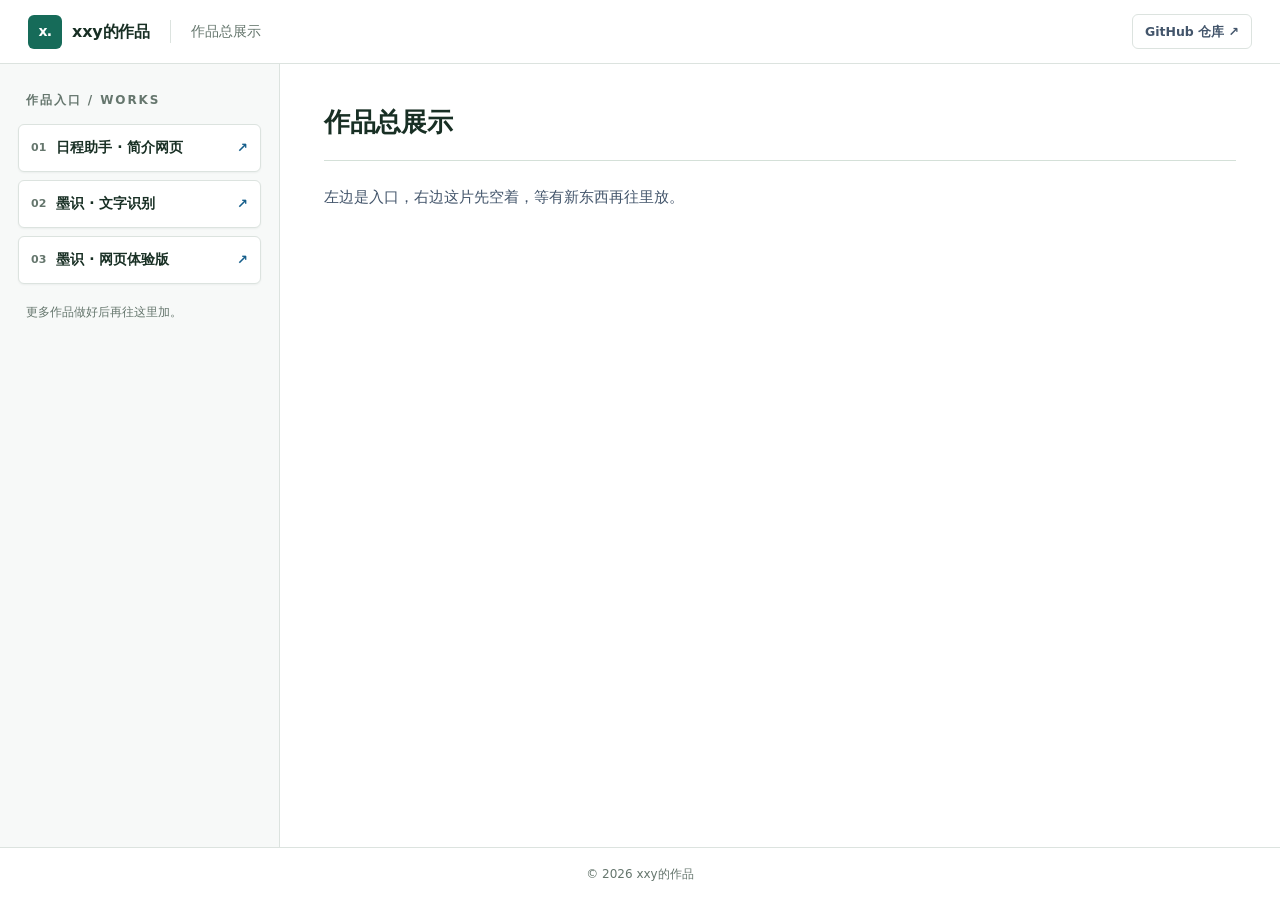
==== index.html @ 68623b50 "更新" ====
<!DOCTYPE html>
<html lang="zh-CN">
<head>
  <meta charset="UTF-8">
  <meta name="viewport" content="width=device-width, initial-scale=1">
  <meta http-equiv="refresh" content="0; url=./work.html">
  <link rel="canonical" href="https://wocao123103.github.io/total_repository/work.html">
  <title>xxy 的作品 · 正在进入</title>
  <style>
    html, body { height: 100%; }
    body {
      margin: 0;
      display: grid;
      place-items: center;
      background: #f4faf7;
      color: #20332f;
      font-family: "Noto Sans SC", "PingFang SC", "Microsoft YaHei", system-ui, sans-serif;
    }
    a { color: #0b8b82; }
    p { font-size: 14px; }
  </style>
  <script>location.replace('./work.html');</script>
</head>
<body>
  <p>正在进入作品页… 如果没有自动跳转，请点 <a href="./work.html">work.html</a>。</p>
</body>
</html>
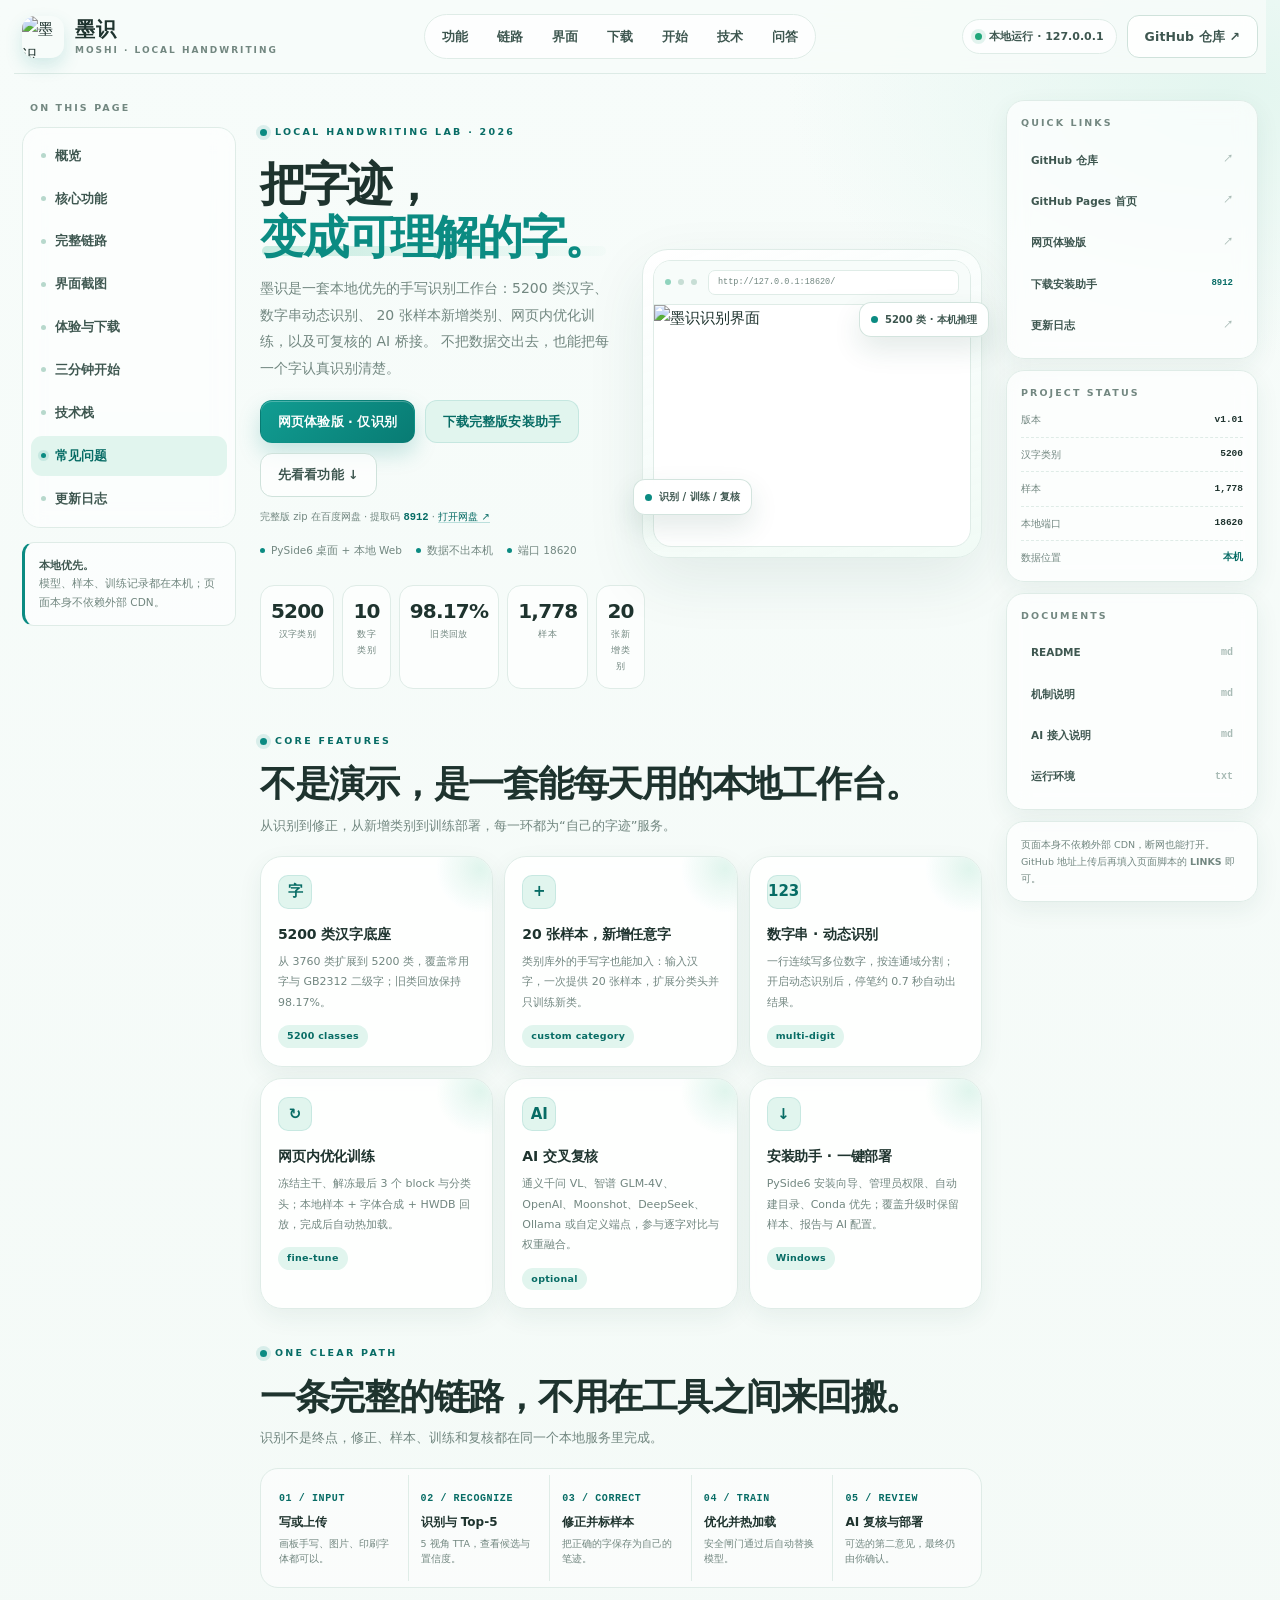
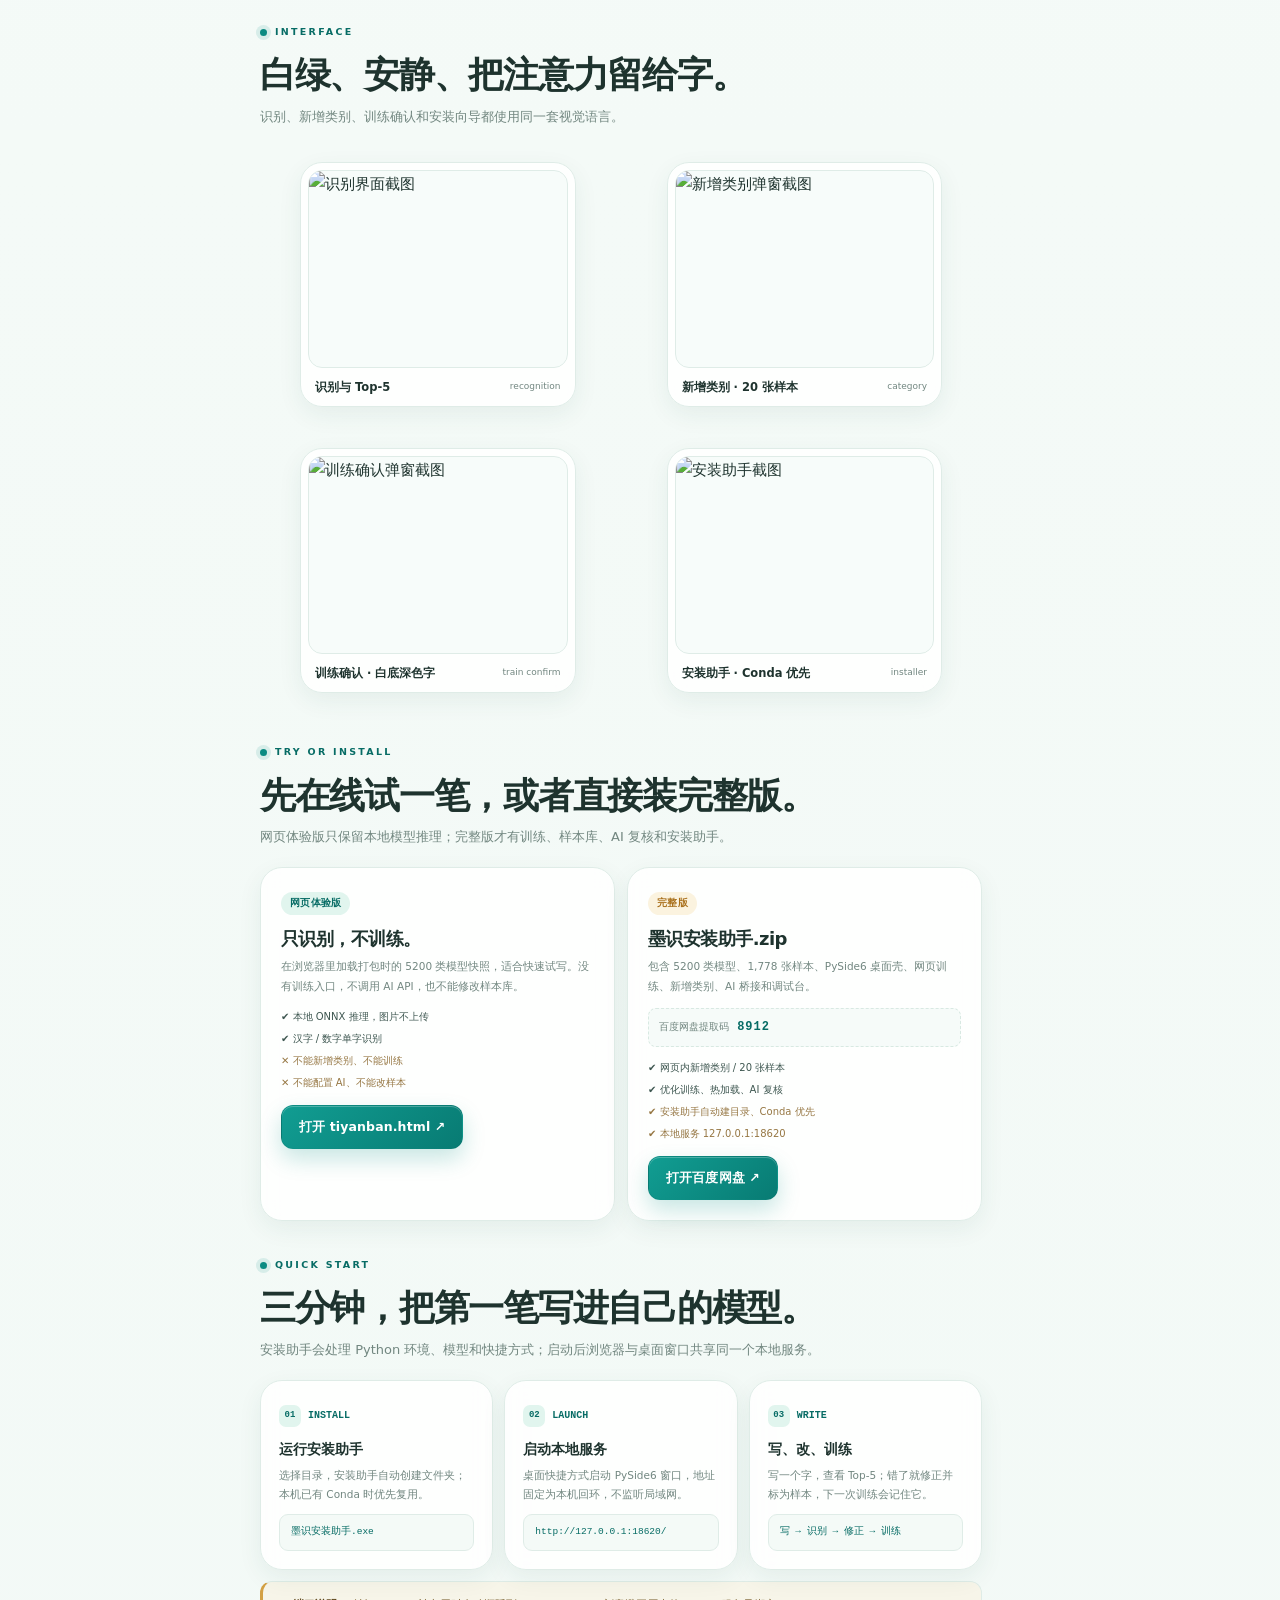
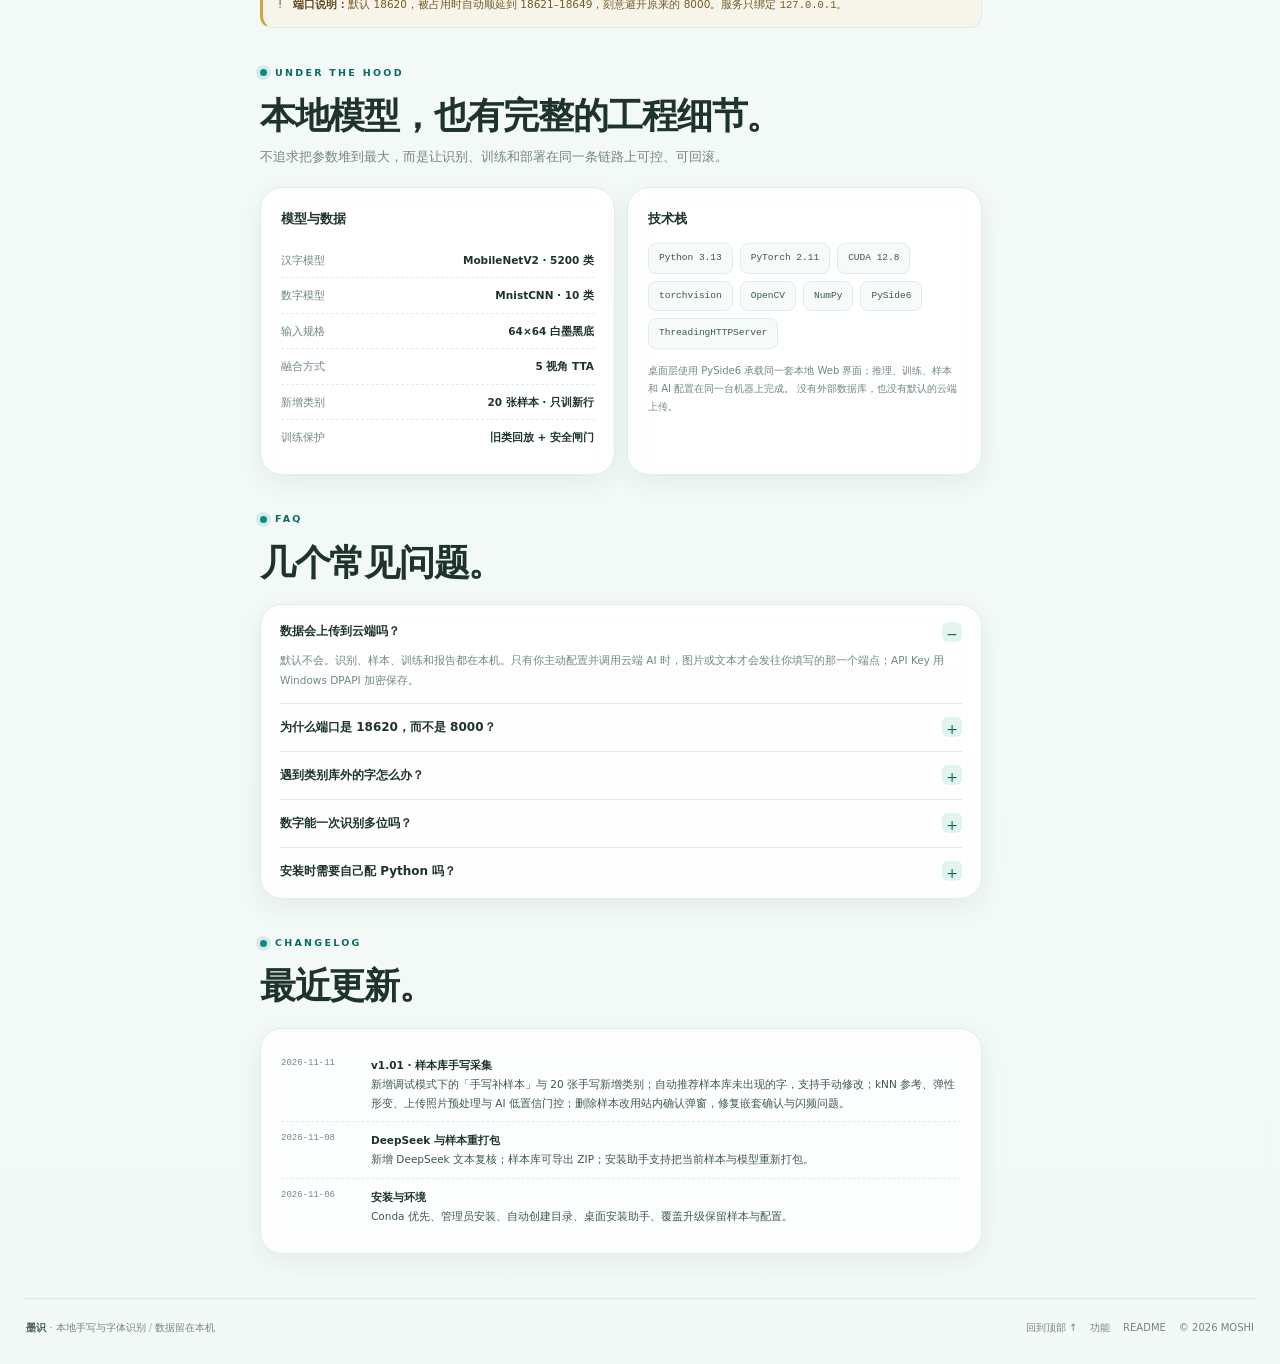
==== commit c4f097df: "Add files via upload" ====
--- a/index.html
+++ b/index.html
@@ -1,27 +1,1743 @@
-<!DOCTYPE html>
-<html lang="zh-CN">
-<head>
-  <meta charset="UTF-8">
-  <meta name="viewport" content="width=device-width, initial-scale=1">
-  <meta http-equiv="refresh" content="0; url=./work.html">
-  <link rel="canonical" href="https://wocao123103.github.io/total_repository/work.html">
-  <title>xxy 的作品 · 正在进入</title>
-  <style>
-    html, body { height: 100%; }
-    body {
-      margin: 0;
-      display: grid;
-      place-items: center;
-      background: #f4faf7;
-      color: #20332f;
-      font-family: "Noto Sans SC", "PingFang SC", "Microsoft YaHei", system-ui, sans-serif;
-    }
-    a { color: #0b8b82; }
-    p { font-size: 14px; }
-  </style>
-  <script>location.replace('./work.html');</script>
-</head>
-<body>
-  <p>正在进入作品页… 如果没有自动跳转，请点 <a href="./work.html">work.html</a>。</p>
-</body>
-</html>
+<!DOCTYPE html>
+<html lang="zh-CN">
+
+<head>
+  <meta charset="UTF-8">
+  <meta name="viewport" content="width=device-width, initial-scale=1.0">
+  <meta name="description" content="墨识：本地优先的手写汉字与数字识别工作台。5200 类汉字、数字串动态识别、20 张样本新增类别、网页内优化训练。">
+  <meta name="theme-color" content="#f4faf7">
+  <link rel="icon" href="assets/moshi.ico">
+  <title>墨识 · 本地手写识别</title>
+  <style>
+    /* ============================================================
+       墨识介绍页 · 白绿视觉
+       上传 GitHub 后只需要改页面底部 LINKS 里的四个地址。
+       页面不依赖任何 CDN，离线打开也能正常显示。
+       ============================================================ */
+
+    :root {
+      --bg: #f4faf7;
+      --paper: #ffffff;
+      --paper-soft: #f8fcfa;
+      --ink: #1e332e;
+      --ink-soft: #3e5750;
+      --muted: #728780;
+      --line: #dfece7;
+      --line-strong: #cfe2db;
+      --teal: #0b8b82;
+      --teal-dark: #076c65;
+      --teal-soft: #e1f5ee;
+      --mint: #d8f2e8;
+      --mint-deep: #bfe9dc;
+      --amber: #a9701b;
+      --amber-soft: #fbf3df;
+      --shadow: 0 22px 60px rgba(23, 80, 66, .09);
+      --shadow-sm: 0 8px 24px rgba(23, 80, 66, .07);
+      --radius: 22px;
+      --radius-sm: 14px;
+      --sans: "Noto Sans SC", "PingFang SC", "Microsoft YaHei", "Segoe UI", system-ui, -apple-system, sans-serif;
+      --mono: "Cascadia Code", "SFMono-Regular", Consolas, "Liberation Mono", monospace;
+    }
+
+    * { box-sizing: border-box; }
+
+    html {
+      scroll-behavior: smooth;
+      scroll-padding-top: 92px;
+    }
+
+    body {
+      margin: 0;
+      color: var(--ink);
+      font-family: var(--sans);
+      font-size: 15px;
+      line-height: 1.75;
+      background:
+        radial-gradient(900px 520px at 8% -10%, rgba(191, 233, 220, .62), transparent 62%),
+        radial-gradient(760px 460px at 96% 2%, rgba(225, 245, 238, .9), transparent 58%),
+        linear-gradient(180deg, #f7fcfa 0%, var(--bg) 38%, #f2f9f6 100%);
+      -webkit-font-smoothing: antialiased;
+    }
+
+    a { color: inherit; text-decoration: none; }
+    img { max-width: 100%; display: block; }
+    button, input { font: inherit; }
+    ::selection { background: var(--mint-deep); color: var(--ink); }
+
+    .page {
+      width: min(1500px, 100%);
+      margin: 0 auto;
+      padding: 0 22px;
+    }
+
+    /* ---------------- 顶栏 ---------------- */
+    .topbar {
+      position: sticky;
+      top: 0;
+      z-index: 50;
+      display: flex;
+      align-items: center;
+      justify-content: space-between;
+      gap: 20px;
+      min-height: 74px;
+      padding: 12px 8px;
+      margin: 0 -8px;
+      background: rgba(247, 252, 250, .86);
+      border-bottom: 1px solid rgba(207, 226, 219, .66);
+      backdrop-filter: blur(18px);
+      -webkit-backdrop-filter: blur(18px);
+    }
+
+    .brand {
+      display: flex;
+      align-items: center;
+      gap: 11px;
+      flex: 0 0 auto;
+    }
+
+    .brand img {
+      width: 42px;
+      height: 42px;
+      border-radius: 13px;
+      box-shadow: 0 8px 18px rgba(11, 139, 130, .16);
+    }
+
+    .brand-name {
+      display: flex;
+      flex-direction: column;
+      line-height: 1.15;
+      font-weight: 800;
+      letter-spacing: .04em;
+      font-size: 20px;
+    }
+
+    .brand-name small {
+      margin-top: 4px;
+      color: var(--muted);
+      font-size: 9px;
+      font-weight: 600;
+      letter-spacing: .22em;
+    }
+
+    .topnav {
+      display: flex;
+      align-items: center;
+      gap: 3px;
+      padding: 4px;
+      border: 1px solid var(--line);
+      border-radius: 999px;
+      background: rgba(255, 255, 255, .66);
+    }
+
+    .topnav a {
+      padding: 7px 13px;
+      border-radius: 999px;
+      color: var(--ink-soft);
+      font-size: 12.5px;
+      font-weight: 600;
+      white-space: nowrap;
+      transition: background .18s ease, color .18s ease;
+    }
+
+    .topnav a:hover {
+      color: var(--teal-dark);
+      background: var(--teal-soft);
+    }
+
+    .top-actions {
+      display: flex;
+      align-items: center;
+      gap: 10px;
+      flex: 0 0 auto;
+    }
+
+    .run-pill {
+      display: inline-flex;
+      align-items: center;
+      gap: 7px;
+      padding: 7px 12px;
+      border: 1px solid var(--line);
+      border-radius: 999px;
+      background: rgba(255, 255, 255, .8);
+      color: var(--ink-soft);
+      font-size: 11px;
+      font-weight: 600;
+      white-space: nowrap;
+    }
+
+    .run-pill i {
+      width: 7px;
+      height: 7px;
+      border-radius: 50%;
+      background: #21a67a;
+      box-shadow: 0 0 0 4px rgba(33, 166, 122, .12);
+    }
+
+    /* ---------------- 三栏布局 ---------------- */
+    .layout {
+      display: grid;
+      grid-template-columns: 214px minmax(0, 1fr) 252px;
+      gap: 24px;
+      align-items: start;
+      padding: 26px 0 44px;
+    }
+
+    .rail {
+      position: sticky;
+      top: 96px;
+      align-self: start;
+    }
+
+    .rail-title {
+      margin: 0 0 10px 8px;
+      color: var(--muted);
+      font-size: 9.5px;
+      font-weight: 700;
+      letter-spacing: .22em;
+      text-transform: uppercase;
+    }
+
+    .toc {
+      display: flex;
+      flex-direction: column;
+      gap: 3px;
+      padding: 8px;
+      background: rgba(255, 255, 255, .58);
+      border: 1px solid var(--line);
+      border-radius: 18px;
+      backdrop-filter: blur(10px);
+    }
+
+    .toc a {
+      display: flex;
+      align-items: center;
+      gap: 9px;
+      padding: 9px 10px;
+      border-radius: 11px;
+      color: var(--ink-soft);
+      font-size: 12.5px;
+      font-weight: 600;
+      transition: background .18s ease, color .18s ease, transform .18s ease;
+    }
+
+    .toc a i {
+      width: 5px;
+      height: 5px;
+      border-radius: 50%;
+      background: #b7d8cc;
+      flex: 0 0 auto;
+      transition: background .18s ease, box-shadow .18s ease;
+    }
+
+    .toc a:hover {
+      color: var(--teal-dark);
+      background: var(--teal-soft);
+      transform: translateX(2px);
+    }
+
+    .toc a.active {
+      color: var(--teal-dark);
+      background: var(--teal-soft);
+    }
+
+    .toc a.active i {
+      background: var(--teal);
+      box-shadow: 0 0 0 3px rgba(11, 139, 130, .12);
+    }
+
+    .rail-note {
+      margin-top: 14px;
+      padding: 13px 14px;
+      border: 1px solid var(--line);
+      border-left: 3px solid var(--teal);
+      border-radius: 12px;
+      background: rgba(255, 255, 255, .6);
+      color: var(--muted);
+      font-size: 10.5px;
+      line-height: 1.8;
+    }
+
+    .rail-note b { color: var(--ink-soft); }
+
+    /* ---------------- 通用 ---------------- */
+    main { min-width: 0; }
+
+    section { scroll-margin-top: 92px; }
+    section + section { margin-top: 30px; }
+
+    .eyebrow {
+      display: inline-flex;
+      align-items: center;
+      gap: 8px;
+      color: var(--teal-dark);
+      font-size: 9.5px;
+      font-weight: 800;
+      letter-spacing: .24em;
+      text-transform: uppercase;
+    }
+
+    .eyebrow::before {
+      content: "";
+      width: 7px;
+      height: 7px;
+      border-radius: 50%;
+      background: var(--teal);
+      box-shadow: 0 0 0 4px rgba(11, 139, 130, .12);
+    }
+
+    .section-head { margin-bottom: 18px; }
+
+    .section-head h2 {
+      margin: 8px 0 6px;
+      font-size: clamp(26px, 2.8vw, 38px);
+      line-height: 1.3;
+      letter-spacing: -.035em;
+      font-weight: 850;
+    }
+
+    .section-head p {
+      margin: 0;
+      max-width: 690px;
+      color: var(--muted);
+      font-size: 13px;
+      line-height: 1.85;
+    }
+
+    .card {
+      background: rgba(255, 255, 255, .86);
+      border: 1px solid var(--line);
+      border-radius: var(--radius);
+      box-shadow: var(--shadow-sm);
+      backdrop-filter: blur(8px);
+    }
+
+    .badge {
+      display: inline-flex;
+      align-items: center;
+      gap: 5px;
+      padding: 3px 9px;
+      border-radius: 999px;
+      background: var(--teal-soft);
+      color: var(--teal-dark);
+      font-size: 9.5px;
+      font-weight: 700;
+      letter-spacing: .03em;
+      white-space: nowrap;
+    }
+
+    .badge.amber {
+      background: var(--amber-soft);
+      color: var(--amber);
+    }
+
+    .pending-badge {
+      display: inline-flex;
+      align-items: center;
+      margin-left: 7px;
+      padding: 2px 7px;
+      border: 1px solid rgba(169, 112, 27, .24);
+      border-radius: 999px;
+      background: var(--amber-soft);
+      color: var(--amber);
+      font-size: 8.5px;
+      font-weight: 700;
+      letter-spacing: .05em;
+      vertical-align: 1px;
+    }
+
+    .btn {
+      display: inline-flex;
+      align-items: center;
+      justify-content: center;
+      gap: 8px;
+      min-height: 42px;
+      padding: 10px 17px;
+      border: 1px solid transparent;
+      border-radius: 12px;
+      font-size: 12.5px;
+      font-weight: 700;
+      letter-spacing: .01em;
+      cursor: pointer;
+      transition: transform .16s ease, box-shadow .16s ease, background .16s ease, border-color .16s ease;
+    }
+
+    .btn:hover { transform: translateY(-1px); }
+
+    .btn-primary {
+      color: #fff;
+      background: linear-gradient(135deg, #119d92, #087b73);
+      border-color: rgba(7, 108, 101, .18);
+      box-shadow: 0 10px 22px rgba(11, 139, 130, .22), inset 0 1px 0 rgba(255, 255, 255, .25);
+    }
+
+    .btn-primary:hover {
+      background: linear-gradient(135deg, #0f9389, #076c65);
+      box-shadow: 0 14px 26px rgba(11, 139, 130, .28), inset 0 1px 0 rgba(255, 255, 255, .28);
+    }
+
+    .btn-soft {
+      color: var(--teal-dark);
+      background: var(--teal-soft);
+      border-color: rgba(11, 139, 130, .13);
+    }
+
+    .btn-soft:hover { background: #d5f0e7; }
+
+    .btn-ghost {
+      color: var(--ink-soft);
+      background: rgba(255, 255, 255, .74);
+      border-color: var(--line-strong);
+    }
+
+    .btn-ghost:hover {
+      background: #fff;
+      border-color: #b7d8cc;
+    }
+
+    /* ---------------- Hero ---------------- */
+    .hero {
+      display: grid;
+      grid-template-columns: minmax(0, 1.04fr) minmax(340px, .96fr);
+      gap: 30px;
+      align-items: center;
+      padding: 18px 0 8px;
+    }
+
+    .hero h1 {
+      margin: 14px 0 12px;
+      font-size: clamp(38px, 4.6vw, 56px);
+      line-height: 1.14;
+      letter-spacing: -.055em;
+      font-weight: 900;
+    }
+
+    .hero h1 span {
+      color: var(--teal);
+      position: relative;
+      display: inline-block;
+      white-space: nowrap;
+    }
+
+    .hero h1 span::after {
+      content: "";
+      position: absolute;
+      left: 2px;
+      right: 2px;
+      bottom: 7px;
+      height: 10px;
+      border-radius: 99px;
+      background: linear-gradient(90deg, rgba(191, 233, 220, .85), rgba(225, 245, 238, .2));
+      z-index: -1;
+    }
+
+    .hero-sub {
+      max-width: 620px;
+      margin: 0 0 18px;
+      color: var(--muted);
+      font-size: 14px;
+      line-height: 1.9;
+    }
+
+    .hero-actions {
+      display: flex;
+      flex-wrap: wrap;
+      gap: 10px;
+      margin-bottom: 14px;
+    }
+
+    .hero-download-note {
+      margin: -3px 0 14px;
+      color: var(--muted);
+      font-size: 10px;
+      line-height: 1.7;
+    }
+
+    .hero-download-note b {
+      color: var(--teal-dark);
+      font-family: var(--mono);
+      font-size: 10.5px;
+    }
+
+    .hero-download-note a {
+      color: var(--teal-dark);
+      border-bottom: 1px solid rgba(11, 139, 130, .25);
+    }
+
+    .hero-meta {
+      display: flex;
+      flex-wrap: wrap;
+      gap: 14px;
+      color: var(--muted);
+      font-size: 10.5px;
+    }
+
+    .hero-meta span {
+      display: inline-flex;
+      align-items: center;
+      gap: 6px;
+    }
+
+    .hero-meta i {
+      width: 5px;
+      height: 5px;
+      border-radius: 50%;
+      background: var(--teal);
+    }
+
+    .hero-visual {
+      position: relative;
+      padding: 10px;
+      border: 1px solid var(--line);
+      border-radius: 26px;
+      background: linear-gradient(160deg, rgba(255, 255, 255, .92), rgba(239, 250, 245, .82));
+      box-shadow: var(--shadow);
+    }
+
+    .browser {
+      overflow: hidden;
+      border: 1px solid var(--line);
+      border-radius: 18px;
+      background: #fff;
+    }
+
+    .browser-bar {
+      display: flex;
+      align-items: center;
+      gap: 7px;
+      padding: 9px 11px;
+      border-bottom: 1px solid var(--line);
+      background: #f7fcfa;
+    }
+
+    .browser-bar i {
+      width: 6px;
+      height: 6px;
+      border-radius: 50%;
+      background: #c7ded5;
+    }
+
+    .browser-bar i:first-child { background: #8fd3bd; }
+
+    .browser-url {
+      flex: 1;
+      margin-left: 4px;
+      padding: 4px 9px;
+      border: 1px solid var(--line);
+      border-radius: 7px;
+      color: var(--muted);
+      background: #fff;
+      font-family: var(--mono);
+      font-size: 8.5px;
+      white-space: nowrap;
+      overflow: hidden;
+      text-overflow: ellipsis;
+    }
+
+    .browser img {
+      width: 100%;
+      aspect-ratio: 1.31;
+      object-fit: cover;
+      object-position: top center;
+    }
+
+    .float-chip {
+      position: absolute;
+      display: inline-flex;
+      align-items: center;
+      gap: 7px;
+      padding: 8px 11px;
+      border: 1px solid rgba(207, 226, 219, .9);
+      border-radius: 12px;
+      background: rgba(255, 255, 255, .92);
+      color: var(--ink-soft);
+      box-shadow: 0 12px 28px rgba(23, 80, 66, .12);
+      font-size: 10px;
+      font-weight: 700;
+      backdrop-filter: blur(8px);
+    }
+
+    .float-chip i {
+      width: 7px;
+      height: 7px;
+      border-radius: 50%;
+      background: var(--teal);
+    }
+
+    .float-chip.one { right: -8px; top: 52px; }
+    .float-chip.two { left: -10px; bottom: 42px; }
+
+    .stat-strip {
+      display: grid;
+      grid-template-columns: repeat(5, 1fr);
+      gap: 8px;
+      margin-top: 26px;
+    }
+
+    .stat {
+      padding: 13px 10px;
+      border: 1px solid var(--line);
+      border-radius: 14px;
+      background: rgba(255, 255, 255, .72);
+      text-align: center;
+    }
+
+    .stat b {
+      display: block;
+      color: var(--ink);
+      font-size: 20px;
+      line-height: 1.2;
+      letter-spacing: -.04em;
+    }
+
+    .stat span {
+      display: block;
+      margin-top: 4px;
+      color: var(--muted);
+      font-size: 9px;
+      letter-spacing: .04em;
+    }
+
+    /* ---------------- 功能 ---------------- */
+    .feature-grid {
+      display: grid;
+      grid-template-columns: repeat(3, minmax(0, 1fr));
+      gap: 11px;
+    }
+
+    .feature {
+      position: relative;
+      padding: 18px 17px;
+      overflow: hidden;
+      transition: transform .18s ease, box-shadow .18s ease, border-color .18s ease;
+    }
+
+    .feature::after {
+      content: "";
+      position: absolute;
+      right: -34px;
+      top: -34px;
+      width: 92px;
+      height: 92px;
+      border-radius: 50%;
+      background: radial-gradient(circle, rgba(216, 242, 232, .8), transparent 68%);
+      pointer-events: none;
+    }
+
+    .feature:hover {
+      transform: translateY(-3px);
+      border-color: #bcdcd1;
+      box-shadow: var(--shadow);
+    }
+
+    .feature-icon {
+      display: grid;
+      place-items: center;
+      width: 34px;
+      height: 34px;
+      margin-bottom: 13px;
+      border: 1px solid rgba(11, 139, 130, .12);
+      border-radius: 10px;
+      background: var(--teal-soft);
+      color: var(--teal-dark);
+      font-size: 15px;
+      font-weight: 800;
+    }
+
+    .feature h3 {
+      margin: 0 0 6px;
+      font-size: 14px;
+      font-weight: 800;
+      letter-spacing: -.01em;
+    }
+
+    .feature p {
+      margin: 0;
+      color: var(--muted);
+      font-size: 11px;
+      line-height: 1.85;
+    }
+
+    .feature .badge { margin-top: 12px; }
+
+    /* ---------------- 链路 ---------------- */
+    .flow {
+      display: grid;
+      grid-template-columns: repeat(5, minmax(0, 1fr));
+      gap: 0;
+      margin-top: 2px;
+      padding: 6px;
+      border: 1px solid var(--line);
+      border-radius: 18px;
+      background: rgba(255, 255, 255, .58);
+    }
+
+    .flow-step {
+      position: relative;
+      padding: 15px 12px 14px;
+      border-right: 1px solid var(--line);
+    }
+
+    .flow-step:last-child { border-right: 0; }
+
+    .flow-step b {
+      display: block;
+      color: var(--teal-dark);
+      font-family: var(--mono);
+      font-size: 10px;
+      letter-spacing: .06em;
+    }
+
+    .flow-step strong {
+      display: block;
+      margin: 4px 0 3px;
+      font-size: 12px;
+      font-weight: 800;
+    }
+
+    .flow-step span {
+      display: block;
+      color: var(--muted);
+      font-size: 9.5px;
+      line-height: 1.65;
+    }
+
+    /* ---------------- 截图 ---------------- */
+    .shots {
+      display: grid;
+      grid-template-columns: repeat(2, minmax(0, 1fr));
+      gap: 11px;
+    }
+
+    .shot {
+      overflow: hidden;
+      padding: 7px;
+    }
+
+    .shot a { display: block; }
+
+    .shot img {
+      width: 100%;
+      aspect-ratio: 1.31;
+      object-fit: cover;
+      object-position: top center;
+      border: 1px solid var(--line);
+      border-radius: 14px;
+      background: #f7fcfa;
+      transition: transform .25s ease, filter .25s ease;
+    }
+
+    .shot:hover img {
+      transform: scale(1.012);
+      filter: saturate(1.04);
+    }
+
+    .shot figcaption {
+      display: flex;
+      align-items: center;
+      justify-content: space-between;
+      gap: 8px;
+      padding: 9px 7px 2px;
+    }
+
+    .shot figcaption b {
+      font-size: 11.5px;
+      font-weight: 700;
+    }
+
+    .shot figcaption span {
+      color: var(--muted);
+      font-size: 9px;
+      white-space: nowrap;
+    }
+
+    /* ---------------- 体验与下载 ---------------- */
+    .download-grid {
+      display: grid;
+      grid-template-columns: repeat(2, minmax(0, 1fr));
+      gap: 12px;
+    }
+
+    .access-card {
+      padding: 20px;
+    }
+
+    .access-card h3 {
+      margin: 12px 0 6px;
+      font-size: 18px;
+      line-height: 1.35;
+      letter-spacing: -.03em;
+      font-weight: 850;
+    }
+
+    .access-card p {
+      margin: 0;
+      color: var(--muted);
+      font-size: 10.5px;
+      line-height: 1.85;
+    }
+
+    .access-card .btn { margin-top: 14px; }
+
+    .access-list {
+      display: grid;
+      gap: 5px;
+      margin: 12px 0 0;
+      padding: 0;
+      list-style: none;
+      color: var(--ink-soft);
+      font-size: 10px;
+      line-height: 1.7;
+    }
+
+    .access-list li:nth-child(n+3) { color: #967743; }
+
+    .access-code {
+      margin-top: 12px;
+      padding: 8px 10px;
+      border: 1px dashed #d8e9e2;
+      border-radius: 8px;
+      background: #f6fbf9;
+      color: var(--muted);
+      font-size: 10px;
+    }
+
+    .access-code code {
+      margin-left: 5px;
+      color: var(--teal-dark);
+      font-family: var(--mono);
+      font-size: 12px;
+      font-weight: 700;
+      letter-spacing: .08em;
+    }
+
+    /* ---------------- 快速开始 ---------------- */
+    .start-grid {
+      display: grid;
+      grid-template-columns: repeat(3, minmax(0, 1fr));
+      gap: 11px;
+    }
+
+    .step {
+      padding: 18px;
+      counter-reset: step;
+    }
+
+    .step-num {
+      display: inline-flex;
+      align-items: center;
+      gap: 7px;
+      margin-bottom: 10px;
+      color: var(--teal-dark);
+      font-family: var(--mono);
+      font-size: 10px;
+      font-weight: 700;
+    }
+
+    .step-num b {
+      display: grid;
+      place-items: center;
+      width: 22px;
+      height: 22px;
+      border-radius: 7px;
+      background: var(--teal-soft);
+      font-size: 9px;
+    }
+
+    .step h3 {
+      margin: 0 0 5px;
+      font-size: 14px;
+      font-weight: 800;
+    }
+
+    .step p {
+      margin: 0;
+      color: var(--muted);
+      font-size: 10.5px;
+      line-height: 1.8;
+    }
+
+    .codebox {
+      margin-top: 10px;
+      padding: 9px 11px;
+      border: 1px solid var(--line);
+      border-radius: 9px;
+      background: #f4faf7;
+      color: var(--teal-dark);
+      font-family: var(--mono);
+      font-size: 9.5px;
+      overflow-x: auto;
+      white-space: nowrap;
+    }
+
+    .notice {
+      display: flex;
+      align-items: flex-start;
+      gap: 11px;
+      margin-top: 11px;
+      padding: 13px 15px;
+      border: 1px solid var(--line);
+      border-left: 3px solid #d3a044;
+      border-radius: 12px;
+      background: rgba(251, 243, 223, .55);
+      color: #745a28;
+      font-size: 10.5px;
+      line-height: 1.8;
+    }
+
+    .notice b { color: #5f471d; }
+
+    /* ---------------- 技术 ---------------- */
+    .tech-grid {
+      display: grid;
+      grid-template-columns: minmax(0, 1fr) minmax(0, 1fr);
+      gap: 12px;
+    }
+
+    .panel { padding: 20px; }
+
+    .panel h3 {
+      margin: 0 0 12px;
+      font-size: 13px;
+      font-weight: 800;
+    }
+
+    .spec {
+      display: flex;
+      align-items: baseline;
+      justify-content: space-between;
+      gap: 12px;
+      padding: 8px 0;
+      border-bottom: 1px dashed var(--line);
+      font-size: 10.5px;
+    }
+
+    .spec:last-child { border-bottom: 0; }
+    .spec span { color: var(--muted); }
+    .spec b { font-weight: 700; text-align: right; }
+
+    .chips {
+      display: flex;
+      flex-wrap: wrap;
+      gap: 7px;
+    }
+
+    .chip {
+      padding: 6px 10px;
+      border: 1px solid var(--line);
+      border-radius: 8px;
+      background: rgba(244, 250, 247, .8);
+      color: var(--ink-soft);
+      font-family: var(--mono);
+      font-size: 9.5px;
+    }
+
+    .tech-note {
+      margin: 13px 0 0;
+      color: var(--muted);
+      font-size: 10px;
+      line-height: 1.8;
+    }
+
+    /* ---------------- FAQ ---------------- */
+    .faq {
+      overflow: hidden;
+      padding: 3px 19px;
+    }
+
+    details {
+      border-bottom: 1px solid var(--line);
+      padding: 13px 0;
+    }
+
+    details:last-child { border-bottom: 0; }
+
+    summary {
+      display: flex;
+      align-items: center;
+      justify-content: space-between;
+      gap: 12px;
+      cursor: pointer;
+      list-style: none;
+      color: var(--ink);
+      font-size: 12px;
+      font-weight: 700;
+    }
+
+    summary::-webkit-details-marker { display: none; }
+
+    summary::after {
+      content: "+";
+      display: grid;
+      place-items: center;
+      width: 20px;
+      height: 20px;
+      border-radius: 6px;
+      background: var(--teal-soft);
+      color: var(--teal-dark);
+      font-size: 14px;
+      font-weight: 500;
+      flex: 0 0 auto;
+    }
+
+    details[open] summary::after { content: "−"; }
+
+    details p {
+      margin: 9px 0 0;
+      color: var(--muted);
+      font-size: 10.5px;
+      line-height: 1.85;
+    }
+
+    details a {
+      color: var(--teal-dark);
+      border-bottom: 1px solid rgba(11, 139, 130, .3);
+    }
+
+    /* ---------------- 更新日志 ---------------- */
+    .changelog {
+      padding: 18px 20px;
+    }
+
+    .log-row {
+      display: grid;
+      grid-template-columns: 78px minmax(0, 1fr);
+      gap: 12px;
+      padding: 9px 0;
+      border-bottom: 1px dashed var(--line);
+      font-size: 10.5px;
+    }
+
+    .log-row:last-child { border-bottom: 0; }
+    .log-row time { color: var(--muted); font-family: var(--mono); font-size: 9px; }
+    .log-row p { margin: 0; color: var(--ink-soft); line-height: 1.8; }
+    .log-row p b { color: var(--ink); }
+
+    /* ---------------- 右栏 ---------------- */
+    .rail-right .panel {
+      padding: 14px;
+      border: 1px solid var(--line);
+      border-radius: 18px;
+      background: rgba(255, 255, 255, .68);
+      box-shadow: var(--shadow-sm);
+      backdrop-filter: blur(10px);
+    }
+
+    .rail-right .panel + .panel { margin-top: 11px; }
+
+    .quick-links {
+      display: flex;
+      flex-direction: column;
+      gap: 5px;
+      margin-top: 7px;
+    }
+
+    .quick-link {
+      display: flex;
+      align-items: center;
+      justify-content: space-between;
+      gap: 8px;
+      padding: 8px 9px;
+      border: 1px solid transparent;
+      border-radius: 9px;
+      color: var(--ink-soft);
+      font-size: 10.5px;
+      font-weight: 600;
+      transition: background .16s ease, border-color .16s ease, color .16s ease;
+    }
+
+    .quick-link:hover {
+      color: var(--teal-dark);
+      background: var(--teal-soft);
+      border-color: rgba(11, 139, 130, .1);
+    }
+
+    .quick-link span {
+      color: #a8bbb5;
+      font-family: var(--mono);
+      font-size: 10px;
+    }
+
+    .quick-link.pending span {
+      color: var(--amber);
+      font-family: var(--sans);
+      font-size: 8.5px;
+    }
+
+    .quick-link .code-text {
+      color: var(--teal-dark);
+      font-family: var(--mono);
+      font-size: 9px;
+      font-weight: 700;
+    }
+
+    .status-list {
+      display: flex;
+      flex-direction: column;
+      gap: 8px;
+      margin-top: 7px;
+    }
+
+    .status-row {
+      display: flex;
+      align-items: center;
+      justify-content: space-between;
+      gap: 8px;
+      padding-bottom: 8px;
+      border-bottom: 1px dashed var(--line);
+      font-size: 10px;
+    }
+
+    .status-row:last-child { border-bottom: 0; padding-bottom: 0; }
+    .status-row span { color: var(--muted); }
+    .status-row b { font-family: var(--mono); font-size: 9.5px; font-weight: 700; }
+    .status-row b.ok { color: var(--teal-dark); }
+
+    .rail-tip {
+      margin: 0;
+      color: var(--muted);
+      font-size: 9.5px;
+      line-height: 1.8;
+    }
+
+    /* ---------------- footer ---------------- */
+    .footer {
+      display: flex;
+      align-items: center;
+      justify-content: space-between;
+      gap: 16px;
+      padding: 20px 4px 28px;
+      border-top: 1px solid var(--line);
+      color: var(--muted);
+      font-size: 10px;
+    }
+
+    .footer b { color: var(--ink-soft); }
+    .footer-links { display: flex; gap: 13px; flex-wrap: wrap; }
+    .footer a:hover { color: var(--teal-dark); }
+
+    /* ---------------- toast ---------------- */
+    .toast {
+      position: fixed;
+      left: 50%;
+      bottom: 26px;
+      z-index: 100;
+      transform: translate(-50%, 12px);
+      max-width: min(520px, calc(100vw - 36px));
+      padding: 10px 16px;
+      border: 1px solid rgba(11, 139, 130, .18);
+      border-radius: 11px;
+      background: rgba(255, 255, 255, .96);
+      color: var(--ink-soft);
+      box-shadow: 0 18px 50px rgba(23, 80, 66, .18);
+      font-size: 11px;
+      line-height: 1.6;
+      opacity: 0;
+      pointer-events: none;
+      transition: opacity .2s ease, transform .2s ease;
+    }
+
+    .toast.show { opacity: 1; transform: translate(-50%, 0); }
+
+    /* ---------------- 响应式 ---------------- */
+    @media (max-width: 1360px) {
+      .hero h1 { font-size: clamp(34px, 4.2vw, 46px); }
+    }
+
+    @media (max-width: 1260px) {
+      .layout { grid-template-columns: 196px minmax(0, 1fr) 228px; gap: 18px; }
+      .hero { gap: 22px; }
+      .hero h1 { font-size: clamp(34px, 4.2vw, 46px); }
+      .feature-grid { grid-template-columns: repeat(2, minmax(0, 1fr)); }
+      .flow { grid-template-columns: repeat(3, minmax(0, 1fr)); }
+      .flow-step:nth-child(3) { border-right: 0; }
+      .flow-step:nth-child(n+4) { border-top: 1px solid var(--line); }
+    }
+
+    @media (max-width: 1220px) {
+      .hero { grid-template-columns: 1fr; }
+      .hero-visual { max-width: 720px; }
+      .stat-strip { max-width: 760px; }
+    }
+
+    @media (max-width: 1050px) {
+      .topnav { display: none; }
+      .layout { grid-template-columns: 190px minmax(0, 1fr); }
+      .rail-right { display: none; }
+    }
+
+    @media (max-width: 760px) {
+      .page { padding: 0 14px; }
+      .topbar { min-height: 64px; }
+      .rail { display: none; }
+      .layout { display: block; padding-top: 18px; }
+      .hero { padding-top: 6px; }
+      .hero h1 { font-size: clamp(36px, 10.4vw, 50px); }
+      .hero-sub { font-size: 12.5px; }
+      .hero-actions .btn { flex: 1; min-width: 140px; }
+      .float-chip { display: none; }
+      .stat-strip { grid-template-columns: repeat(2, 1fr); }
+      .feature-grid, .shots, .start-grid, .tech-grid, .download-grid { grid-template-columns: 1fr; }
+      .flow { grid-template-columns: 1fr; }
+      .flow-step { border-right: 0; border-bottom: 1px solid var(--line); }
+      .flow-step:last-child { border-bottom: 0; }
+      .footer { flex-direction: column; align-items: flex-start; }
+      .run-pill { display: none; }
+      .brand img { width: 38px; height: 38px; }
+      .brand-name { font-size: 18px; }
+      .brand-name small { font-size: 7.5px; letter-spacing: .14em; }
+      .top-actions { gap: 6px; }
+      .top-actions .btn { padding: 8px 10px; font-size: 10.5px; }
+      .top-actions .btn .pending-badge { display: none; }
+    }
+
+    @media (prefers-reduced-motion: reduce) {
+      html { scroll-behavior: auto; }
+      *, *::before, *::after { transition: none !important; animation: none !important; }
+    }
+  </style>
+</head>
+
+<body id="top">
+  <div class="page">
+    <!-- ==================== 顶栏 ==================== -->
+    <header class="topbar">
+      <a class="brand" href="#top" aria-label="墨识首页">
+        <img src="assets/logo.png" alt="墨识 logo">
+        <span class="brand-name">墨识<small>MOSHI · LOCAL HANDWRITING</small></span>
+      </a>
+
+      <nav class="topnav" aria-label="页面导航">
+        <a href="#features">功能</a>
+        <a href="#flow">链路</a>
+        <a href="#screens">界面</a>
+        <a href="#download">下载</a>
+        <a href="#start">开始</a>
+        <a href="#tech">技术</a>
+        <a href="#faq">问答</a>
+      </nav>
+
+      <div class="top-actions">
+        <span class="run-pill"><i></i>本地运行 · 127.0.0.1</span>
+        <a class="btn btn-ghost" data-link="github" href="#">GitHub 仓库 ↗</a>
+      </div>
+    </header>
+
+    <div class="layout">
+      <!-- ==================== 左栏 ==================== -->
+      <aside class="rail" aria-label="目录">
+        <div class="rail-title">ON THIS PAGE</div>
+        <nav class="toc">
+          <a class="active" href="#top"><i></i>概览</a>
+          <a href="#features"><i></i>核心功能</a>
+          <a href="#flow"><i></i>完整链路</a>
+          <a href="#screens"><i></i>界面截图</a>
+          <a href="#download"><i></i>体验与下载</a>
+          <a href="#start"><i></i>三分钟开始</a>
+          <a href="#tech"><i></i>技术栈</a>
+          <a href="#faq"><i></i>常见问题</a>
+          <a href="#changelog"><i></i>更新日志</a>
+        </nav>
+        <div class="rail-note">
+          <b>本地优先。</b><br>
+          模型、样本、训练记录都在本机；页面本身不依赖外部 CDN。
+        </div>
+      </aside>
+
+      <!-- ==================== 正文 ==================== -->
+      <main>
+        <!-- ---------- Hero ---------- -->
+        <section class="hero" aria-label="墨识简介">
+          <div>
+            <span class="eyebrow">LOCAL HANDWRITING LAB · 2026</span>
+            <h1>把字迹，<br><span>变成可理解的字。</span></h1>
+            <p class="hero-sub">
+              墨识是一套本地优先的手写识别工作台：5200 类汉字、数字串动态识别、
+              20 张样本新增类别、网页内优化训练，以及可复核的 AI 桥接。
+              不把数据交出去，也能把每一个字认真识别清楚。
+            </p>
+
+            <div class="hero-actions">
+              <a class="btn btn-primary" data-link="online" href="#">网页体验版 · 仅识别</a>
+              <a class="btn btn-soft" data-link="release" href="#">下载完整版安装助手</a>
+              <a class="btn btn-ghost" href="#features">先看看功能 ↓</a>
+            </div>
+            <p class="hero-download-note">
+              完整版 zip 在百度网盘 · 提取码 <b>8912</b> ·
+              <a data-link="release" href="#">打开网盘 ↗</a>
+            </p>
+
+            <div class="hero-meta">
+              <span><i></i>PySide6 桌面 + 本地 Web</span>
+              <span><i></i>数据不出本机</span>
+              <span><i></i>端口 18620</span>
+            </div>
+
+            <div class="stat-strip" aria-label="项目数据">
+              <div class="stat"><b>5200</b><span>汉字类别</span></div>
+              <div class="stat"><b>10</b><span>数字类别</span></div>
+              <div class="stat"><b>98.17%</b><span>旧类回放</span></div>
+              <div class="stat"><b>1,778</b><span>样本</span></div>
+              <div class="stat"><b>20</b><span>张新增类别</span></div>
+            </div>
+          </div>
+
+          <div class="hero-visual">
+            <div class="browser">
+              <div class="browser-bar" aria-hidden="true">
+                <i></i><i></i><i></i>
+                <span class="browser-url">http://127.0.0.1:18620/</span>
+              </div>
+              <a href="docs/screenshots/recognition.png" target="_blank" rel="noopener noreferrer" aria-label="查看识别界面大图">
+                <img src="docs/screenshots/recognition.png" alt="墨识识别界面" loading="eager">
+              </a>
+            </div>
+            <span class="float-chip one"><i></i>5200 类 · 本机推理</span>
+            <span class="float-chip two"><i></i>识别 / 训练 / 复核</span>
+          </div>
+        </section>
+
+        <!-- ---------- 核心功能 ---------- -->
+        <section id="features">
+          <div class="section-head">
+            <span class="eyebrow">CORE FEATURES</span>
+            <h2>不是演示，是一套能每天用的本地工作台。</h2>
+            <p>从识别到修正，从新增类别到训练部署，每一环都为“自己的字迹”服务。</p>
+          </div>
+
+          <div class="feature-grid">
+            <article class="card feature">
+              <div class="feature-icon">字</div>
+              <h3>5200 类汉字底座</h3>
+              <p>从 3760 类扩展到 5200 类，覆盖常用字与 GB2312 二级字；旧类回放保持 98.17%。</p>
+              <span class="badge">5200 classes</span>
+            </article>
+
+            <article class="card feature">
+              <div class="feature-icon">+</div>
+              <h3>20 张样本，新增任意字</h3>
+              <p>类别库外的手写字也能加入：输入汉字，一次提供 20 张样本，扩展分类头并只训练新类。</p>
+              <span class="badge">custom category</span>
+            </article>
+
+            <article class="card feature">
+              <div class="feature-icon">123</div>
+              <h3>数字串 · 动态识别</h3>
+              <p>一行连续写多位数字，按连通域分割；开启动态识别后，停笔约 0.7 秒自动出结果。</p>
+              <span class="badge">multi-digit</span>
+            </article>
+
+            <article class="card feature">
+              <div class="feature-icon">↻</div>
+              <h3>网页内优化训练</h3>
+              <p>冻结主干、解冻最后 3 个 block 与分类头；本地样本 + 字体合成 + HWDB 回放，完成后自动热加载。</p>
+              <span class="badge">fine-tune</span>
+            </article>
+
+            <article class="card feature">
+              <div class="feature-icon">AI</div>
+              <h3>AI 交叉复核</h3>
+              <p>通义千问 VL、智谱 GLM-4V、OpenAI、Moonshot、DeepSeek、Ollama 或自定义端点，参与逐字对比与权重融合。</p>
+              <span class="badge">optional</span>
+            </article>
+
+            <article class="card feature">
+              <div class="feature-icon">↓</div>
+              <h3>安装助手 · 一键部署</h3>
+              <p>PySide6 安装向导、管理员权限、自动建目录、Conda 优先；覆盖升级时保留样本、报告与 AI 配置。</p>
+              <span class="badge">Windows</span>
+            </article>
+          </div>
+        </section>
+
+        <!-- ---------- 链路 ---------- -->
+        <section id="flow">
+          <div class="section-head">
+            <span class="eyebrow">ONE CLEAR PATH</span>
+            <h2>一条完整的链路，不用在工具之间来回搬。</h2>
+            <p>识别不是终点，修正、样本、训练和复核都在同一个本地服务里完成。</p>
+          </div>
+
+          <div class="flow" aria-label="使用链路">
+            <div class="flow-step">
+              <b>01 / INPUT</b>
+              <strong>写或上传</strong>
+              <span>画板手写、图片、印刷字体都可以。</span>
+            </div>
+            <div class="flow-step">
+              <b>02 / RECOGNIZE</b>
+              <strong>识别与 Top-5</strong>
+              <span>5 视角 TTA，查看候选与置信度。</span>
+            </div>
+            <div class="flow-step">
+              <b>03 / CORRECT</b>
+              <strong>修正并标样本</strong>
+              <span>把正确的字保存为自己的笔迹。</span>
+            </div>
+            <div class="flow-step">
+              <b>04 / TRAIN</b>
+              <strong>优化并热加载</strong>
+              <span>安全闸门通过后自动替换模型。</span>
+            </div>
+            <div class="flow-step">
+              <b>05 / REVIEW</b>
+              <strong>AI 复核与部署</strong>
+              <span>可选的第二意见，最终仍由你确认。</span>
+            </div>
+          </div>
+        </section>
+
+        <!-- ---------- 截图 ---------- -->
+        <section id="screens">
+          <div class="section-head">
+            <span class="eyebrow">INTERFACE</span>
+            <h2>白绿、安静、把注意力留给字。</h2>
+            <p>识别、新增类别、训练确认和安装向导都使用同一套视觉语言。</p>
+          </div>
+
+          <div class="shots">
+            <figure class="card shot">
+              <a href="docs/screenshots/recognition.png" target="_blank" rel="noopener noreferrer">
+                <img src="docs/screenshots/recognition.png" alt="识别界面截图" loading="lazy">
+              </a>
+              <figcaption><b>识别与 Top-5</b><span>recognition</span></figcaption>
+            </figure>
+
+            <figure class="card shot">
+              <a href="docs/screenshots/category.png" target="_blank" rel="noopener noreferrer">
+                <img src="docs/screenshots/category.png" alt="新增类别弹窗截图" loading="lazy">
+              </a>
+              <figcaption><b>新增类别 · 20 张样本</b><span>category</span></figcaption>
+            </figure>
+
+            <figure class="card shot">
+              <a href="docs/screenshots/train-confirm.png" target="_blank" rel="noopener noreferrer">
+                <img src="docs/screenshots/train-confirm.png" alt="训练确认弹窗截图" loading="lazy">
+              </a>
+              <figcaption><b>训练确认 · 白底深色字</b><span>train confirm</span></figcaption>
+            </figure>
+
+            <figure class="card shot">
+              <a href="docs/screenshots/installer.png" target="_blank" rel="noopener noreferrer">
+                <img src="docs/screenshots/installer.png" alt="安装助手截图" loading="lazy">
+              </a>
+              <figcaption><b>安装助手 · Conda 优先</b><span>installer</span></figcaption>
+            </figure>
+          </div>
+        </section>
+
+        <!-- ---------- 体验与下载 ---------- -->
+        <section id="download">
+          <div class="section-head">
+            <span class="eyebrow">TRY OR INSTALL</span>
+            <h2>先在线试一笔，或者直接装完整版。</h2>
+            <p>网页体验版只保留本地模型推理；完整版才有训练、样本库、AI 复核和安装助手。</p>
+          </div>
+
+          <div class="download-grid">
+            <article class="card access-card">
+              <span class="badge">网页体验版</span>
+              <h3>只识别，不训练。</h3>
+              <p>在浏览器里加载打包时的 5200 类模型快照，适合快速试写。没有训练入口，不调用 AI API，也不能修改样本库。</p>
+              <ul class="access-list">
+                <li>✔ 本地 ONNX 推理，图片不上传</li>
+                <li>✔ 汉字 / 数字单字识别</li>
+                <li>✕ 不能新增类别、不能训练</li>
+                <li>✕ 不能配置 AI、不能改样本</li>
+              </ul>
+              <a class="btn btn-primary" data-link="online" href="#">打开 tiyanban.html ↗</a>
+            </article>
+
+            <article class="card access-card access-full">
+              <span class="badge amber">完整版</span>
+              <h3>墨识安装助手.zip</h3>
+              <p>包含 5200 类模型、1,778 张样本、PySide6 桌面壳、网页训练、新增类别、AI 桥接和调试台。</p>
+              <div class="access-code">
+                百度网盘提取码 <code>8912</code>
+              </div>
+              <ul class="access-list">
+                <li>✔ 网页内新增类别 / 20 张样本</li>
+                <li>✔ 优化训练、热加载、AI 复核</li>
+                <li>✔ 安装助手自动建目录、Conda 优先</li>
+                <li>✔ 本地服务 127.0.0.1:18620</li>
+              </ul>
+              <a class="btn btn-primary" data-link="release" href="#">打开百度网盘 ↗</a>
+            </article>
+          </div>
+        </section>
+
+        <!-- ---------- 快速开始 ---------- -->
+        <section id="start">
+          <div class="section-head">
+            <span class="eyebrow">QUICK START</span>
+            <h2>三分钟，把第一笔写进自己的模型。</h2>
+            <p>安装助手会处理 Python 环境、模型和快捷方式；启动后浏览器与桌面窗口共享同一个本地服务。</p>
+          </div>
+
+          <div class="start-grid">
+            <article class="card step">
+              <div class="step-num"><b>01</b> INSTALL</div>
+              <h3>运行安装助手</h3>
+              <p>选择目录，安装助手自动创建文件夹；本机已有 Conda 时优先复用。</p>
+              <div class="codebox">墨识安装助手.exe</div>
+            </article>
+
+            <article class="card step">
+              <div class="step-num"><b>02</b> LAUNCH</div>
+              <h3>启动本地服务</h3>
+              <p>桌面快捷方式启动 PySide6 窗口，地址固定为本机回环，不监听局域网。</p>
+              <div class="codebox">http://127.0.0.1:18620/</div>
+            </article>
+
+            <article class="card step">
+              <div class="step-num"><b>03</b> WRITE</div>
+              <h3>写、改、训练</h3>
+              <p>写一个字，查看 Top-5；错了就修正并标为样本，下一次训练会记住它。</p>
+              <div class="codebox">写 → 识别 → 修正 → 训练</div>
+            </article>
+          </div>
+
+          <div class="notice">
+            <span>!</span>
+            <div><b>端口说明：</b>默认 18620，被占用时自动顺延到 18621–18649，刻意避开原来的 8000。服务只绑定 <code>127.0.0.1</code>。</div>
+          </div>
+        </section>
+
+        <!-- ---------- 技术 ---------- -->
+        <section id="tech">
+          <div class="section-head">
+            <span class="eyebrow">UNDER THE HOOD</span>
+            <h2>本地模型，也有完整的工程细节。</h2>
+            <p>不追求把参数堆到最大，而是让识别、训练和部署在同一条链路上可控、可回滚。</p>
+          </div>
+
+          <div class="tech-grid">
+            <article class="card panel">
+              <h3>模型与数据</h3>
+              <div class="spec"><span>汉字模型</span><b>MobileNetV2 · 5200 类</b></div>
+              <div class="spec"><span>数字模型</span><b>MnistCNN · 10 类</b></div>
+              <div class="spec"><span>输入规格</span><b>64×64 白墨黑底</b></div>
+              <div class="spec"><span>融合方式</span><b>5 视角 TTA</b></div>
+              <div class="spec"><span>新增类别</span><b>20 张样本 · 只训新行</b></div>
+              <div class="spec"><span>训练保护</span><b>旧类回放 + 安全闸门</b></div>
+            </article>
+
+            <article class="card panel">
+              <h3>技术栈</h3>
+              <div class="chips">
+                <span class="chip">Python 3.13</span>
+                <span class="chip">PyTorch 2.11</span>
+                <span class="chip">CUDA 12.8</span>
+                <span class="chip">torchvision</span>
+                <span class="chip">OpenCV</span>
+                <span class="chip">NumPy</span>
+                <span class="chip">PySide6</span>
+                <span class="chip">ThreadingHTTPServer</span>
+              </div>
+              <p class="tech-note">
+                桌面层使用 PySide6 承载同一套本地 Web 界面；推理、训练、样本和 AI 配置在同一台机器上完成。
+                没有外部数据库，也没有默认的云端上传。
+              </p>
+            </article>
+          </div>
+        </section>
+
+        <!-- ---------- FAQ ---------- -->
+        <section id="faq">
+          <div class="section-head">
+            <span class="eyebrow">FAQ</span>
+            <h2>几个常见问题。</h2>
+          </div>
+
+          <div class="card faq">
+            <details open>
+              <summary>数据会上传到云端吗？</summary>
+              <p>默认不会。识别、样本、训练和报告都在本机。只有你主动配置并调用云端 AI 时，图片或文本才会发往你填写的那一个端点；API Key 用 Windows DPAPI 加密保存。</p>
+            </details>
+            <details>
+              <summary>为什么端口是 18620，而不是 8000？</summary>
+              <p>为了避开原来 8000 端口上的旧服务。默认 18620，被占用时自动顺延到 18621–18649；服务只绑定 127.0.0.1，局域网其他设备无法访问。</p>
+            </details>
+            <details>
+              <summary>遇到类别库外的字怎么办？</summary>
+              <p>打开「样本库 → 新增类别」，输入这个字并一次提供 20 张样本。系统会扩展分类头、只训练新类，并用旧类回放保护原来的识别能力。</p>
+            </details>
+            <details>
+              <summary>数字能一次识别多位吗？</summary>
+              <p>可以。数字模式支持在一行连续写多位，按连通域分割；开启动态识别后，停笔约 0.7 秒自动出结果。</p>
+            </details>
+            <details>
+              <summary>安装时需要自己配 Python 吗？</summary>
+              <p>安装助手会先检测本机环境；有 Conda 时优先复用，没有可用环境时可以选择新建 Conda 或 venv。详细说明见 <a href="运行环境说明.txt" target="_blank" rel="noopener noreferrer">运行环境说明</a>。</p>
+            </details>
+          </div>
+        </section>
+
+        <!-- ---------- 更新日志 ---------- -->
+        <section id="changelog">
+          <div class="section-head">
+            <span class="eyebrow">CHANGELOG</span>
+            <h2>最近更新。</h2>
+          </div>
+
+          <div class="card changelog">
+            <div class="log-row">
+              <time>2026-11-11</time>
+              <p><b>v1.01 · 样本库手写采集</b><br>新增调试模式下的「手写补样本」与 20 张手写新增类别；自动推荐样本库未出现的字，支持手动修改；kNN 参考、弹性形变、上传照片预处理与 AI 低置信门控；删除样本改用站内确认弹窗，修复嵌套确认与闪频问题。</p>
+            </div>
+            <div class="log-row">
+              <time>2026-11-08</time>
+              <p><b>DeepSeek 与样本重打包</b><br>新增 DeepSeek 文本复核；样本库可导出 ZIP；安装助手支持把当前样本与模型重新打包。</p>
+            </div>
+            <div class="log-row">
+              <time>2026-11-06</time>
+              <p><b>安装与环境</b><br>Conda 优先、管理员安装、自动创建目录、桌面安装助手、覆盖升级保留样本与配置。</p>
+            </div>
+          </div>
+        </section>
+      </main>
+
+      <!-- ==================== 右栏 ==================== -->
+      <aside class="rail rail-right" aria-label="快捷入口">
+        <div class="panel">
+          <div class="rail-title" style="margin-left:0">QUICK LINKS</div>
+          <div class="quick-links">
+            <a class="quick-link" data-link="github" href="#">GitHub 仓库 <span>↗</span></a>
+            <a class="quick-link" href="https://wocao123103.github.io/ink_recognition-moshi-/" target="_blank" rel="noopener noreferrer">GitHub Pages 首页 <span>↗</span></a>
+            <a class="quick-link" data-link="online" href="#">网页体验版 <span>↗</span></a>
+            <a class="quick-link" data-link="release" href="#">下载安装助手 <span class="code-text">8912</span></a>
+            <a class="quick-link" href="#changelog">更新日志 <span>↗</span></a>
+          </div>
+        </div>
+
+        <div class="panel">
+          <div class="rail-title" style="margin-left:0">PROJECT STATUS</div>
+          <div class="status-list">
+            <div class="status-row"><span>版本</span><b>v1.01</b></div>
+            <div class="status-row"><span>汉字类别</span><b>5200</b></div>
+            <div class="status-row"><span>样本</span><b>1,778</b></div>
+            <div class="status-row"><span>本地端口</span><b>18620</b></div>
+            <div class="status-row"><span>数据位置</span><b class="ok">本机</b></div>
+          </div>
+        </div>
+
+        <div class="panel">
+          <div class="rail-title" style="margin-left:0">DOCUMENTS</div>
+          <div class="quick-links">
+            <a class="quick-link" href="README.md" target="_blank" rel="noopener noreferrer">README <span>md</span></a>
+            <a class="quick-link" href="机制说明.md" target="_blank" rel="noopener noreferrer">机制说明 <span>md</span></a>
+            <a class="quick-link" href="AI接入说明.md" target="_blank" rel="noopener noreferrer">AI 接入说明 <span>md</span></a>
+            <a class="quick-link" href="运行环境说明.txt" target="_blank" rel="noopener noreferrer">运行环境 <span>txt</span></a>
+          </div>
+        </div>
+
+        <div class="panel">
+          <p class="rail-tip">
+            页面本身不依赖外部 CDN，断网也能打开。GitHub 地址上传后再填入页面脚本的 <b>LINKS</b> 即可。
+          </p>
+        </div>
+      </aside>
+    </div>
+
+    <!-- ==================== 页脚 ==================== -->
+    <footer class="footer">
+      <div><b>墨识</b> · 本地手写与字体识别 <span style="color:#a8bbb5">/</span> 数据留在本机</div>
+      <div class="footer-links">
+        <a href="#top">回到顶部 ↑</a>
+        <a href="#features">功能</a>
+        <a href="README.md" target="_blank" rel="noopener noreferrer">README</a>
+        <span>© <span id="year">2026</span> MOSHI</span>
+      </div>
+    </footer>
+  </div>
+
+  <div class="toast" id="toast" role="status" aria-live="polite"></div>
+
+  <script>
+    /* ============================================================
+       这里集中管理页面的外部入口：
+       github   → GitHub 仓库
+       online   → tiyanban.html（网页体验版）
+       release  → 百度网盘安装包（提取码 8912）
+       issues   → Issues 地址
+       如果以后换地址，只改这四行即可；留空时按钮会保持“待上传”提示。
+       ============================================================ */
+    const LINKS = {
+      github: "https://github.com/wocao123103/ink_recognition-moshi-",
+      online: "tiyanban.html?v=20261108",
+      release: "https://pan.baidu.com/s/1Y4puuVb8J-xsr4F-bLqMDQ?pwd=8912",
+      issues: "https://github.com/wocao123103/ink_recognition-moshi-/issues"
+    };
+
+    const LINK_LABELS = {
+      github: "GitHub 仓库",
+      online: "在线体验",
+      release: "安装助手下载",
+      issues: "Issues"
+    };
+
+    const toastEl = document.getElementById('toast');
+    let toastTimer = 0;
+
+    function showToast(message) {
+      toastEl.textContent = message;
+      toastEl.classList.add('show');
+      clearTimeout(toastTimer);
+      toastTimer = setTimeout(() => toastEl.classList.remove('show'), 3200);
+    }
+
+    /* 处理所有带 data-link 的入口：有地址就正常跳转，没有地址就提示 */
+    document.querySelectorAll('[data-link]').forEach(a => {
+      const key = a.dataset.link;
+      const url = (LINKS[key] || '').trim();
+      if (url) {
+        a.href = url;
+        a.target = '_blank';
+        a.rel = 'noopener noreferrer';
+        a.querySelectorAll('.pending-badge, .pending-text').forEach(el => el.remove());
+        a.classList.remove('pending');
+        return;
+      }
+      a.classList.add('pending');
+      a.setAttribute('data-pending', 'true');
+      a.addEventListener('click', event => {
+        event.preventDefault();
+        showToast(`${LINK_LABELS[key] || '这个链接'}还没有填写，等 GitHub 上传后再补上。`);
+      });
+    });
+
+    /* 目录高亮：滚动到哪个 section，左侧就点亮哪一项 */
+    const tocLinks = [...document.querySelectorAll('.toc a')];
+    const sections = tocLinks
+      .map(a => document.querySelector(a.getAttribute('href')))
+      .filter(Boolean);
+
+    if ('IntersectionObserver' in window) {
+      const observer = new IntersectionObserver(entries => {
+        entries.forEach(entry => {
+          if (!entry.isIntersecting) return;
+          const id = '#' + entry.target.id;
+          tocLinks.forEach(a => a.classList.toggle('active', a.getAttribute('href') === id));
+        });
+      }, { rootMargin: '-18% 0px -72% 0px', threshold: 0 });
+
+      sections.forEach(section => observer.observe(section));
+    }
+
+    /* 年份自动更新 */
+    document.getElementById('year').textContent = new Date().getFullYear();
+
+    /* 页面内锚点：原生平滑滚动，不劫持外部链接 */
+    document.querySelectorAll('a[href^="#"]').forEach(a => {
+      a.addEventListener('click', event => {
+        const id = a.getAttribute('href');
+        if (!id || id === '#') return;
+        const target = document.querySelector(id);
+        if (!target) return;
+        event.preventDefault();
+        target.scrollIntoView({ behavior: 'smooth', block: 'start' });
+      });
+    });
+  </script>
+</body>
+
+</html>
